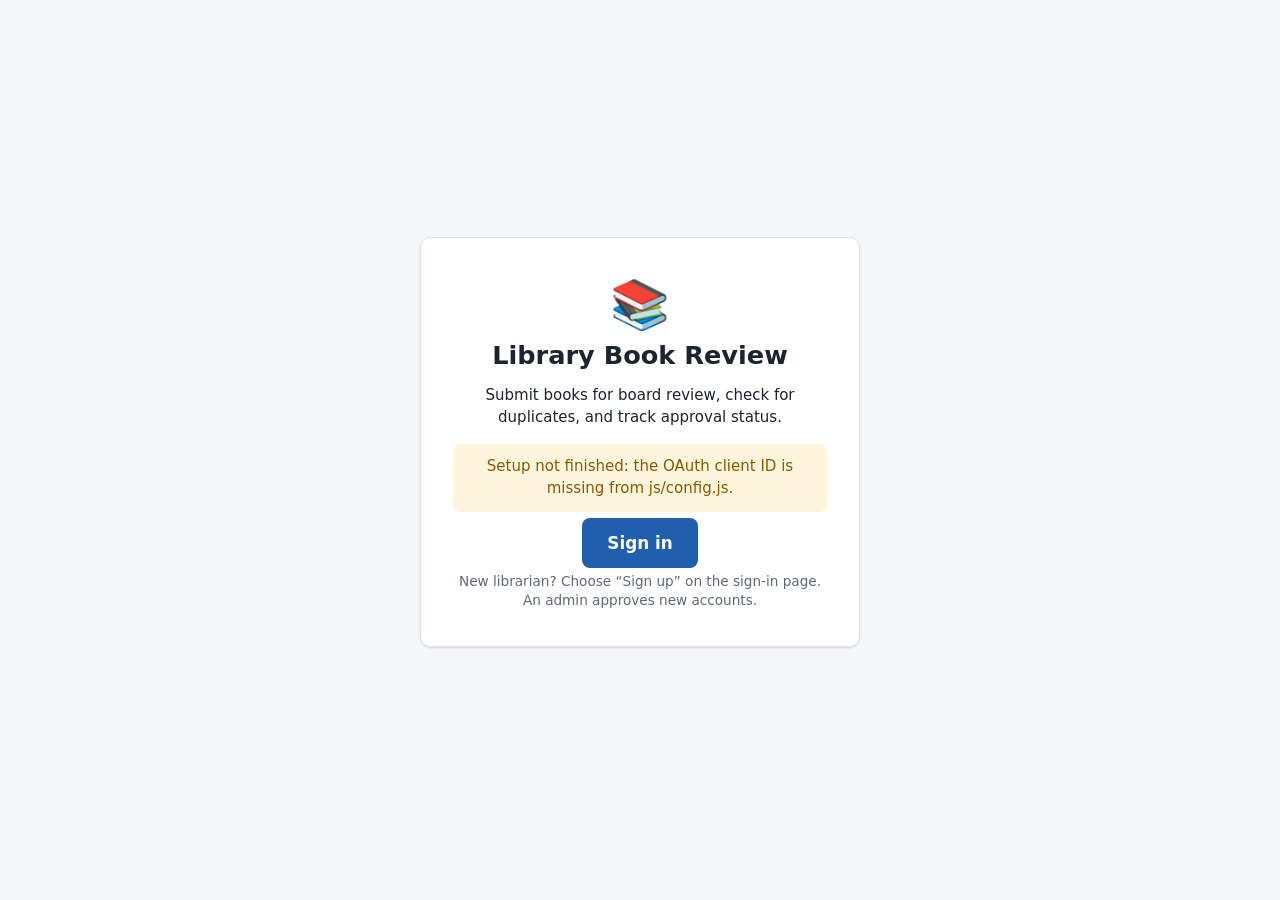
==== index.html @ 123e94f3 "commit" ====
<!doctype html>
<html lang="en">
<head>
  <meta charset="utf-8">
  <meta name="viewport" content="width=device-width, initial-scale=1">
  <title>Library Book Review</title>
  <meta name="description" content="Submit library books for board review and track approval status.">
  <link rel="icon" href="data:image/svg+xml,<svg xmlns='http://www.w3.org/2000/svg' viewBox='0 0 100 100'><text y='.9em' font-size='90'>📚</text></svg>">
  <link rel="stylesheet" href="css/app.css">
</head>
<body>
  <div id="app"><p class="loading">Loading…</p></div>
  <noscript>This app needs JavaScript turned on.</noscript>
  <script type="module" src="js/main.js"></script>
</body>
</html>
---- css/app.css ----
:root {
  --bg: #f6f7f9;
  --surface: #ffffff;
  --text: #1c2430;
  --muted: #5d6878;
  --border: #dde2e9;
  --primary: #1f5fae;
  --primary-hover: #194e90;
  --primary-soft: #e8f0fb;
  --ok: #1e7a45;  --ok-bg: #e7f5ec;
  --warn: #8a5a00; --warn-bg: #fff5dc;
  --err: #b42318; --err-bg: #fdecea;
  --radius: 10px;
  --shadow: 0 1px 2px rgba(16, 24, 40, .06), 0 1px 3px rgba(16, 24, 40, .08);
  font-family: system-ui, -apple-system, "Segoe UI", Roboto, sans-serif;
  color-scheme: light;
}
@media (prefers-color-scheme: dark) {
  :root {
    --bg: #12161c; --surface: #1b212a; --text: #e6e9ee; --muted: #9aa5b4; --border: #2e3744;
    --primary: #5b9bef; --primary-hover: #7aaff3; --primary-soft: #1d2d44;
    --ok: #5fd28d; --ok-bg: #173323; --warn: #f0c060; --warn-bg: #3a2f14; --err: #ff8a80; --err-bg: #3d1d1b;
    --shadow: none;
    color-scheme: dark;
  }
}
* { box-sizing: border-box; }
[hidden] { display: none !important; }
body { margin: 0; background: var(--bg); color: var(--text); font-size: 15px; line-height: 1.45; }
h1, h2, h3 { line-height: 1.2; margin: 0 0 .5em; }
h1 { font-size: 1.6rem; } h2 { font-size: 1.25rem; } h3 { font-size: 1.05rem; margin-top: 1em; }
a { color: var(--primary); }
.loading { padding: 2rem; color: var(--muted); }

/* Top bar */
.topbar { display: flex; align-items: center; gap: 1rem; padding: .7rem 1.25rem; background: var(--surface); border-bottom: 1px solid var(--border); position: sticky; top: 0; z-index: 5; flex-wrap: wrap; }
.brand { font-weight: 700; font-size: 1.05rem; }
.role-switch { display: flex; gap: .25rem; }
.role-switch a { padding: .35rem .75rem; border-radius: 999px; text-decoration: none; color: var(--muted); font-weight: 600; }
.role-switch a.active { background: var(--primary-soft); color: var(--primary); }
.user { margin-left: auto; display: flex; gap: .75rem; align-items: center; }
.container { max-width: 1200px; margin: 0 auto; padding: 1rem 1.25rem 3rem; }

/* Tabs */
.tabs { display: flex; gap: .25rem; border-bottom: 1px solid var(--border); margin-bottom: 1rem; overflow-x: auto; }
.tab { background: none; border: 0; border-bottom: 3px solid transparent; padding: .7rem 1rem; font: inherit; font-weight: 600; color: var(--muted); cursor: pointer; white-space: nowrap; }
.tab.active { color: var(--primary); border-bottom-color: var(--primary); }
.tab:hover { color: var(--text); }

/* Cards & forms */
.card { background: var(--surface); border: 1px solid var(--border); border-radius: var(--radius); padding: 1.25rem; box-shadow: var(--shadow); margin-bottom: 1rem; }
.form { display: flex; flex-direction: column; gap: .9rem; }
.field { display: flex; flex-direction: column; gap: .3rem; min-width: 0; }
.field-label { font-weight: 600; font-size: .9rem; }
input[type=text], input[type=search], input:not([type]), select, textarea {
  font: inherit; color: inherit; background: var(--surface); border: 1px solid var(--border); border-radius: 8px; padding: .55rem .7rem; width: 100%; min-width: 0;
}
input:focus-visible, select:focus-visible, textarea:focus-visible, button:focus-visible, a:focus-visible { outline: 2px solid var(--primary); outline-offset: 1px; }
.isbn-input { font-size: 1.15rem; letter-spacing: .03em; font-variant-numeric: tabular-nums; }
fieldset { border: 1px solid var(--border); border-radius: 8px; padding: .6rem .9rem .8rem; margin: 0; min-width: 0; }
legend { font-weight: 600; font-size: .9rem; padding: 0 .3rem; }
.hint { color: var(--muted); font-size: .85rem; margin: .2rem 0; }
.hint-error { color: var(--err); font-weight: 600; }
.inline { display: flex; gap: .5rem; align-items: stretch; }
.inline > input { flex: 1; }
.grid-2 { display: grid; grid-template-columns: 1fr 1fr; gap: .9rem; }
.grid-3 { display: grid; grid-template-columns: repeat(3, 1fr); gap: .9rem; }
.align-end { display: flex; align-items: flex-end; }
.filters { display: grid; grid-template-columns: repeat(auto-fit, minmax(180px, 1fr)); gap: .75rem; margin-bottom: 1rem; }
.check-group { display: flex; flex-wrap: wrap; gap: .35rem 1rem; }
.chk { display: inline-flex; align-items: center; gap: .35rem; cursor: pointer; }
.chk input { width: 1.05rem; height: 1.05rem; }
.ack { padding: .6rem .8rem; background: var(--warn-bg); border-radius: 8px; }
.actions { display: flex; gap: .6rem; flex-wrap: wrap; align-items: center; margin-top: .5rem; }
.card > .field, .card > fieldset, .card > .grid-2, .card > .grid-3, .card > .chk { margin-top: .75rem; }
.card > .chk { display: flex; }
.note { background: var(--primary-soft); border-radius: 8px; padding: .6rem .8rem; }

/* Buttons */
.btn { font: inherit; font-weight: 600; border-radius: 8px; padding: .55rem 1rem; border: 1px solid transparent; cursor: pointer; white-space: nowrap; text-decoration: none; display: inline-block; }
.btn:disabled { opacity: .55; cursor: not-allowed; }
.btn-primary { background: var(--primary); color: #fff; }
.btn-primary:hover:not(:disabled) { background: var(--primary-hover); }
.btn-secondary { background: var(--primary-soft); color: var(--primary); }
.btn-ghost { background: transparent; color: var(--text); border-color: var(--border); }
.btn-ghost:hover:not(:disabled) { background: var(--bg); }
.btn-danger-ghost { background: transparent; color: var(--err); border-color: var(--err); margin-right: auto; }
.btn-small { padding: .3rem .6rem; font-size: .85rem; }
.btn-lg { padding: .75rem 1.5rem; font-size: 1.05rem; }
.icon-btn { background: none; border: 0; font-size: 1.5rem; cursor: pointer; color: var(--muted); line-height: 1; }

/* Alerts & badges */
.alert { border-radius: 8px; padding: .7rem .9rem; margin: .4rem 0; border: 1px solid transparent; }
.alert-error { background: var(--err-bg); color: var(--err); border-color: color-mix(in srgb, var(--err) 30%, transparent); }
.alert-warn { background: var(--warn-bg); color: var(--warn); }
.alert-ok { background: var(--ok-bg); color: var(--ok); }
.alert .dup-book { color: var(--text); }
.selectable { user-select: text; word-break: break-word; }
.dup-book { padding: .45rem 0; border-top: 1px dashed var(--border); }
.dup-book:first-of-type { border-top: 0; }
.dup-list .dup-book { padding: .7rem 0; }
.badge { display: inline-block; padding: .12rem .55rem; border-radius: 999px; font-size: .78rem; font-weight: 700; white-space: nowrap; }
.b-submitted { background: var(--primary-soft); color: var(--primary); }
.b-sent { background: #efe7fb; color: #6b3fb5; }
.b-approved { background: var(--ok-bg); color: var(--ok); }
.b-cond { background: var(--warn-bg); color: var(--warn); }
.b-denied { background: var(--err-bg); color: var(--err); }
.b-withdrawn, .b-neutral { background: var(--bg); color: var(--muted); border: 1px solid var(--border); }
@media (prefers-color-scheme: dark) { .b-sent { background: #2d2342; color: #c6a8f5; } }
.text-error { color: var(--err); }
.text-warn { color: var(--warn); }
.muted { color: var(--muted); }
.small { font-size: .85rem; }
.mono { font-family: ui-monospace, SFMono-Regular, Menlo, monospace; font-size: .88rem; white-space: nowrap; }

/* Alternate ISBN chips */
.alt-list { display: flex; flex-wrap: wrap; gap: .4rem; margin: .4rem 0 .6rem; }
.alt-chip { display: inline-flex; align-items: center; gap: .3rem; padding: .25rem .6rem; border: 1px solid var(--border); border-radius: 999px; font-family: ui-monospace, monospace; font-size: .85rem; background: var(--bg); }
.alt-dup { border-color: var(--err); background: var(--err-bg); }
.chip-x { background: none; border: 0; cursor: pointer; color: var(--muted); font-size: 1rem; padding: 0 .1rem; }

/* Tables */
.table-wrap { overflow-x: auto; margin-top: .6rem; }
.table { width: 100%; border-collapse: collapse; font-size: .9rem; }
.table th { text-align: left; font-size: .78rem; text-transform: uppercase; letter-spacing: .04em; color: var(--muted); border-bottom: 1px solid var(--border); padding: .5rem; white-space: nowrap; }
.table td { border-bottom: 1px solid var(--border); padding: .55rem .5rem; vertical-align: top; }
.table.compact td { padding: .35rem .5rem; }
.row-bad td { background: color-mix(in srgb, var(--err-bg) 60%, transparent); }
.row-warn td { background: color-mix(in srgb, var(--warn-bg) 60%, transparent); }
.row-ok td { background: color-mix(in srgb, var(--ok-bg) 60%, transparent); }
.status-select { padding: .3rem .4rem; font-size: .85rem; min-width: 11rem; }
.pager { display: flex; gap: .75rem; align-items: center; justify-content: center; margin-top: 1rem; }
.summary { font-weight: 600; margin-bottom: .4rem; }
.bulk-bar { display: flex; gap: .75rem; align-items: center; padding: .5rem .75rem; background: var(--primary-soft); border-radius: 8px; margin: .5rem 0; }
.bulk-bar select { width: auto; }
.dl { display: grid; grid-template-columns: max-content 1fr; gap: .3rem 1rem; margin: 0; }
.dl dt { color: var(--muted); } .dl dd { margin: 0; }

/* Stat cards */
.stat-cards { display: grid; grid-template-columns: repeat(auto-fit, minmax(120px, 1fr)); gap: .5rem; margin-bottom: .75rem; }
.stat { background: var(--bg); border: 1px solid var(--border); border-radius: 8px; padding: .6rem .75rem; text-align: left; cursor: pointer; font: inherit; color: inherit; display: flex; flex-direction: column; }
.stat.active { border-color: var(--primary); background: var(--primary-soft); }
.stat-n { font-size: 1.4rem; font-weight: 700; font-variant-numeric: tabular-nums; }
.stat-l { font-size: .8rem; color: var(--muted); }

/* Progress */
.progress { display: flex; align-items: center; gap: .75rem; margin: .75rem 0; }
.progress-track { flex: 1; height: 8px; background: var(--bg); border: 1px solid var(--border); border-radius: 999px; overflow: hidden; }
.progress-bar { height: 100%; width: 0; background: var(--primary); transition: width .2s; }
.progress-label { font-size: .85rem; color: var(--muted); min-width: 12rem; }

/* Modal */
.modal-backdrop { position: fixed; inset: 0; background: rgba(10, 15, 25, .5); display: flex; align-items: flex-start; justify-content: center; padding: 4vh 1rem; z-index: 20; overflow-y: auto; }
.modal { background: var(--surface); border-radius: var(--radius); width: min(760px, 100%); box-shadow: 0 20px 50px rgba(0,0,0,.25); }
.modal-head { display: flex; justify-content: space-between; align-items: center; padding: 1rem 1.25rem; border-bottom: 1px solid var(--border); }
.modal-head h2 { margin: 0; }
.modal-body { padding: 1.25rem; }
.modal-foot { display: flex; gap: .6rem; justify-content: flex-end; padding: .9rem 1.25rem; border-top: 1px solid var(--border); }

/* Toasts */
.toasts { position: fixed; right: 1rem; bottom: 1rem; display: flex; flex-direction: column; gap: .5rem; z-index: 30; max-width: min(420px, calc(100vw - 2rem)); }
.toast { padding: .7rem 1rem; border-radius: 8px; background: var(--text); color: var(--surface); box-shadow: 0 6px 20px rgba(0,0,0,.2); }
.toast-success { background: var(--ok); color: #fff; }
.toast-error { background: var(--err); color: #fff; }

/* Sign-in */
.signin { min-height: 100vh; display: flex; align-items: center; justify-content: center; padding: 1rem; }
.signin-card { max-width: 440px; width: 100%; text-align: center; padding: 2rem; }
.signin-card .logo { font-size: 3rem; }

@media (max-width: 720px) {
  .grid-2, .grid-3 { grid-template-columns: 1fr; }
  .container { padding: .75rem 1rem 2rem; }
  .user .muted { display: none; }
}
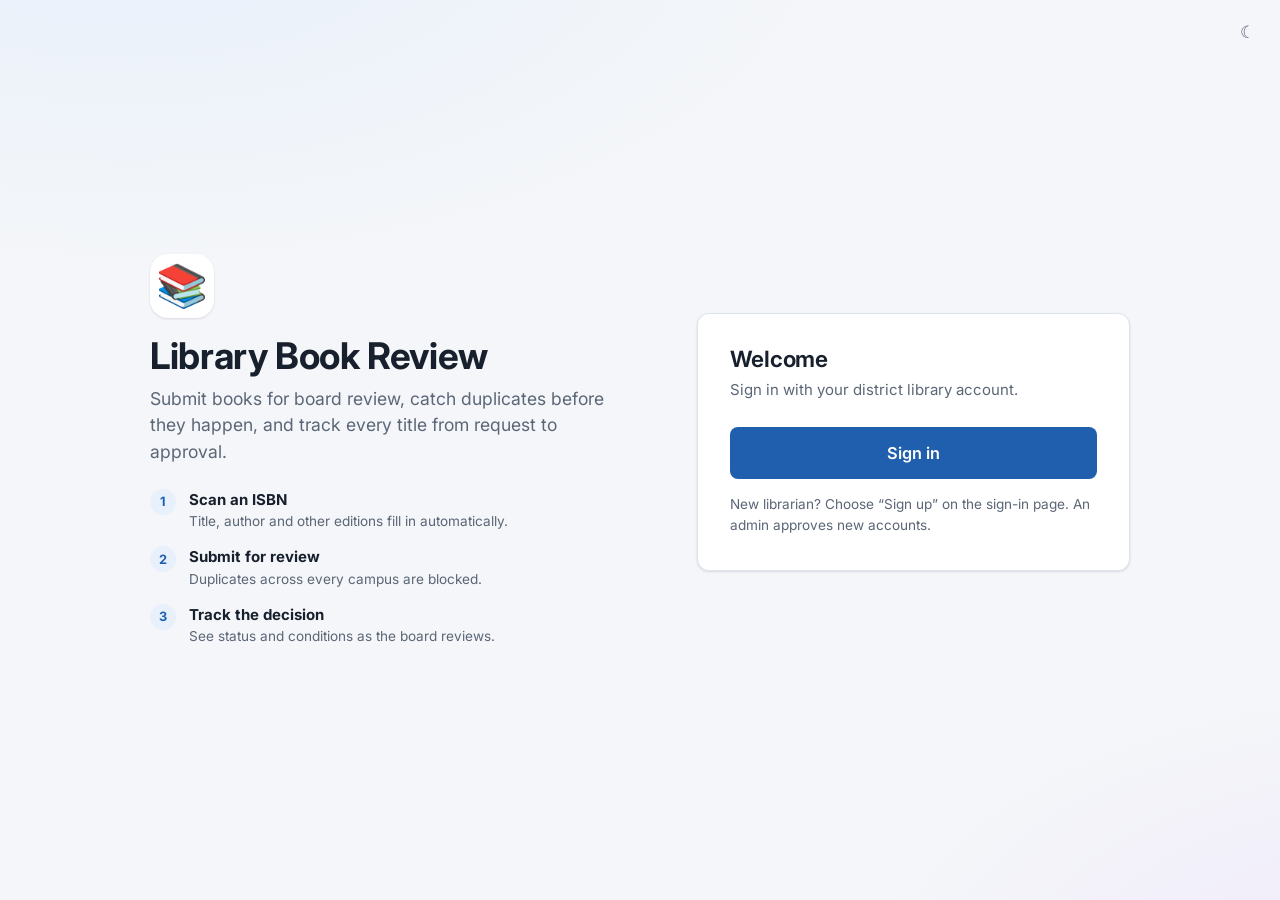
==== commit 583f1852: "UI refresh: theme, covers, responsive tables, counts Large UI overhaul and UX improvements: redesign" ====
--- a/index.html
+++ b/index.html
@@ -6,10 +6,15 @@
   <title>Library Book Review</title>
   <meta name="description" content="Submit library books for board review and track approval status.">
   <link rel="icon" href="data:image/svg+xml,<svg xmlns='http://www.w3.org/2000/svg' viewBox='0 0 100 100'><text y='.9em' font-size='90'>📚</text></svg>">
+  <meta name="theme-color" content="#1f5fae">
+  <link rel="preconnect" href="https://fonts.googleapis.com">
+  <link rel="preconnect" href="https://fonts.gstatic.com" crossorigin>
+  <link rel="stylesheet" href="https://fonts.googleapis.com/css2?family=Inter:wght@400;500;600;700&display=swap">
+  <script>try{var t=localStorage.getItem('lbr.theme');if(t==='light'||t==='dark')document.documentElement.dataset.theme=t}catch(e){}</script>
   <link rel="stylesheet" href="css/app.css">
 </head>
 <body>
-  <div id="app"><p class="loading">Loading…</p></div>
+  <div id="app"><div class="boot"><div class="spinner" aria-hidden="true"></div><p class="muted">Loading…</p></div></div>
   <noscript>This app needs JavaScript turned on.</noscript>
   <script type="module" src="js/main.js"></script>
 </body>
--- a/css/app.css
+++ b/css/app.css
@@ -1,64 +1,130 @@
+/* ─── Tokens ─────────────────────────────────────────────────────── */
 :root {
-  --bg: #f6f7f9;
+  --bg: #f4f6f9;
+  --bg-2: #eef1f6;
   --surface: #ffffff;
-  --text: #1c2430;
-  --muted: #5d6878;
-  --border: #dde2e9;
+  --text: #17202c;
+  --muted: #5b6676;
+  --border: #dfe4eb;
+  --border-strong: #c9d0da;
   --primary: #1f5fae;
   --primary-hover: #194e90;
   --primary-soft: #e8f0fb;
-  --ok: #1e7a45;  --ok-bg: #e7f5ec;
-  --warn: #8a5a00; --warn-bg: #fff5dc;
+  --on-primary: #ffffff;
+  --ok: #1a7443;  --ok-bg: #e6f5ec;
+  --warn: #875600; --warn-bg: #fff4d6;
   --err: #b42318; --err-bg: #fdecea;
-  --radius: 10px;
-  --shadow: 0 1px 2px rgba(16, 24, 40, .06), 0 1px 3px rgba(16, 24, 40, .08);
-  font-family: system-ui, -apple-system, "Segoe UI", Roboto, sans-serif;
+  --violet: #6b3fb5; --violet-bg: #f0e9fb;
+  --neutral: #6b7483; --neutral-bg: #eef0f3;
+  /* one color per status — badges, stat cards and the status bar share these */
+  --s-submitted: var(--primary); --s-submitted-bg: var(--primary-soft);
+  --s-sent: var(--violet); --s-sent-bg: var(--violet-bg);
+  --s-approved: var(--ok); --s-approved-bg: var(--ok-bg);
+  --s-cond: #b87700; --s-cond-bg: var(--warn-bg);
+  --s-denied: var(--err); --s-denied-bg: var(--err-bg);
+  --s-withdrawn: #8a93a1; --s-withdrawn-bg: var(--neutral-bg);
+  --radius: 12px;
+  --radius-sm: 8px;
+  --shadow: 0 1px 2px rgba(16, 24, 40, .05), 0 1px 3px rgba(16, 24, 40, .07);
+  --shadow-lg: 0 20px 50px rgba(10, 20, 40, .22);
+  --font: "Inter", system-ui, -apple-system, "Segoe UI", Roboto, sans-serif;
+  --mono: ui-monospace, SFMono-Regular, Menlo, Consolas, monospace;
+  font-family: var(--font);
   color-scheme: light;
 }
 @media (prefers-color-scheme: dark) {
-  :root {
-    --bg: #12161c; --surface: #1b212a; --text: #e6e9ee; --muted: #9aa5b4; --border: #2e3744;
-    --primary: #5b9bef; --primary-hover: #7aaff3; --primary-soft: #1d2d44;
-    --ok: #5fd28d; --ok-bg: #173323; --warn: #f0c060; --warn-bg: #3a2f14; --err: #ff8a80; --err-bg: #3d1d1b;
-    --shadow: none;
+  :root:not([data-theme="light"]) {
+    --bg: #0f1318; --bg-2: #151a21; --surface: #1a2029; --text: #e7eaef; --muted: #9ba6b5; --border: #2b3441; --border-strong: #3a4553;
+    --primary: #6aa5f2; --primary-hover: #8ab8f5; --primary-soft: #1b2b42; --on-primary: #0b1220;
+    --ok: #62d394; --ok-bg: #15301f; --warn: #f0c060; --warn-bg: #362c12; --err: #ff8f85; --err-bg: #3a1c1a;
+    --violet: #c5a6f6; --violet-bg: #2a2140; --neutral: #9ba6b5; --neutral-bg: #232a34;
+    --s-cond: #f0c060; --s-withdrawn: #7d8796;
+    --shadow: none; --shadow-lg: 0 20px 50px rgba(0, 0, 0, .5);
     color-scheme: dark;
   }
 }
+:root[data-theme="dark"] {
+  --bg: #0f1318; --bg-2: #151a21; --surface: #1a2029; --text: #e7eaef; --muted: #9ba6b5; --border: #2b3441; --border-strong: #3a4553;
+  --primary: #6aa5f2; --primary-hover: #8ab8f5; --primary-soft: #1b2b42; --on-primary: #0b1220;
+  --ok: #62d394; --ok-bg: #15301f; --warn: #f0c060; --warn-bg: #362c12; --err: #ff8f85; --err-bg: #3a1c1a;
+  --violet: #c5a6f6; --violet-bg: #2a2140; --neutral: #9ba6b5; --neutral-bg: #232a34;
+  --s-cond: #f0c060; --s-withdrawn: #7d8796;
+  --shadow: none; --shadow-lg: 0 20px 50px rgba(0, 0, 0, .5);
+  color-scheme: dark;
+}
+
+/* ─── Base ───────────────────────────────────────────────────────── */
 * { box-sizing: border-box; }
 [hidden] { display: none !important; }
-body { margin: 0; background: var(--bg); color: var(--text); font-size: 15px; line-height: 1.45; }
-h1, h2, h3 { line-height: 1.2; margin: 0 0 .5em; }
-h1 { font-size: 1.6rem; } h2 { font-size: 1.25rem; } h3 { font-size: 1.05rem; margin-top: 1em; }
+html { -webkit-text-size-adjust: 100%; }
+body { margin: 0; background: var(--bg); color: var(--text); font-size: 15px; line-height: 1.5; -webkit-font-smoothing: antialiased; }
+body.no-scroll { overflow: hidden; }
+h1, h2, h3 { line-height: 1.2; margin: 0 0 .5em; letter-spacing: -.01em; }
+h1 { font-size: 1.6rem; font-weight: 700; } h2 { font-size: 1.2rem; font-weight: 650; } h3 { font-size: 1.05rem; margin-top: 1em; }
 a { color: var(--primary); }
+p { margin: .4em 0; }
+::selection { background: color-mix(in srgb, var(--primary) 25%, transparent); }
 .loading { padding: 2rem; color: var(--muted); }
-
-/* Top bar */
-.topbar { display: flex; align-items: center; gap: 1rem; padding: .7rem 1.25rem; background: var(--surface); border-bottom: 1px solid var(--border); position: sticky; top: 0; z-index: 5; flex-wrap: wrap; }
-.brand { font-weight: 700; font-size: 1.05rem; }
-.role-switch { display: flex; gap: .25rem; }
-.role-switch a { padding: .35rem .75rem; border-radius: 999px; text-decoration: none; color: var(--muted); font-weight: 600; }
-.role-switch a.active { background: var(--primary-soft); color: var(--primary); }
-.user { margin-left: auto; display: flex; gap: .75rem; align-items: center; }
-.container { max-width: 1200px; margin: 0 auto; padding: 1rem 1.25rem 3rem; }
-
-/* Tabs */
-.tabs { display: flex; gap: .25rem; border-bottom: 1px solid var(--border); margin-bottom: 1rem; overflow-x: auto; }
-.tab { background: none; border: 0; border-bottom: 3px solid transparent; padding: .7rem 1rem; font: inherit; font-weight: 600; color: var(--muted); cursor: pointer; white-space: nowrap; }
+.boot { min-height: 60vh; display: flex; flex-direction: column; align-items: center; justify-content: center; gap: .75rem; }
+.spinner { width: 28px; height: 28px; border-radius: 50%; border: 3px solid var(--border); border-top-color: var(--primary); animation: spin .8s linear infinite; margin: 0 auto; }
+.spinner-sm { width: 14px; height: 14px; border-width: 2px; margin: 0; display: inline-block; }
+@keyframes spin { to { transform: rotate(360deg); } }
+@media (prefers-reduced-motion: reduce) { .spinner { animation-duration: 2s; } .sk { animation: none !important; } }
+
+/* ─── Top bar ────────────────────────────────────────────────────── */
+.topbar { display: flex; align-items: center; gap: 1rem; padding: .6rem 1.25rem; background: color-mix(in srgb, var(--surface) 88%, transparent); backdrop-filter: saturate(1.4) blur(10px); -webkit-backdrop-filter: saturate(1.4) blur(10px); border-bottom: 1px solid var(--border); position: sticky; top: 0; z-index: 10; flex-wrap: wrap; }
+.brand { display: inline-flex; align-items: center; gap: .55rem; font-weight: 700; font-size: 1.02rem; color: var(--text); text-decoration: none; }
+.brand-mark { width: 32px; height: 32px; border-radius: 9px; display: grid; place-items: center; background: var(--primary-soft); font-size: 1.05rem; }
+.role-switch { display: flex; gap: 2px; padding: 3px; background: var(--bg-2); border: 1px solid var(--border); border-radius: 999px; }
+.role-switch a { padding: .3rem .85rem; border-radius: 999px; text-decoration: none; color: var(--muted); font-weight: 600; font-size: .9rem; }
+.role-switch a:hover { color: var(--text); }
+.role-switch a.active { background: var(--surface); color: var(--primary); box-shadow: var(--shadow); }
+.user { margin-left: auto; display: flex; gap: .6rem; align-items: center; }
+.user-name { color: var(--muted); font-size: .9rem; max-width: 16rem; overflow: hidden; text-overflow: ellipsis; white-space: nowrap; }
+.avatar { width: 32px; height: 32px; border-radius: 50%; display: grid; place-items: center; font-size: .78rem; font-weight: 700; background: var(--primary); color: var(--on-primary); flex: none; }
+.theme-btn { width: 34px; height: 34px; border-radius: 50%; font-size: 1.05rem !important; display: grid; place-items: center; }
+.theme-btn:hover { background: var(--bg-2); color: var(--text); }
+.container { max-width: 1240px; margin: 0 auto; padding: 1.25rem 1.25rem 4rem; }
+
+/* ─── Page heading & tabs ────────────────────────────────────────── */
+.tabs { display: flex; gap: .25rem; border-bottom: 1px solid var(--border); margin-bottom: 1.25rem; overflow-x: auto; scrollbar-width: none; }
+.tabs::-webkit-scrollbar { display: none; }
+.tab { background: none; border: 0; border-bottom: 2px solid transparent; padding: .7rem .9rem; font: inherit; font-weight: 600; color: var(--muted); cursor: pointer; white-space: nowrap; margin-bottom: -1px; border-radius: 6px 6px 0 0; }
+.tab:hover { color: var(--text); background: var(--bg-2); }
 .tab.active { color: var(--primary); border-bottom-color: var(--primary); }
-.tab:hover { color: var(--text); }
-
-/* Cards & forms */
+.page-head { display: flex; align-items: flex-end; justify-content: space-between; gap: 1rem; margin: 0 0 1rem; flex-wrap: wrap; }
+.page-head h1 { margin: 0 0 .15rem; }
+.page-head p { margin: 0; max-width: 62ch; }
+.page-actions { display: flex; gap: .5rem; }
+
+/* ─── Cards & forms ──────────────────────────────────────────────── */
 .card { background: var(--surface); border: 1px solid var(--border); border-radius: var(--radius); padding: 1.25rem; box-shadow: var(--shadow); margin-bottom: 1rem; }
 .form { display: flex; flex-direction: column; gap: .9rem; }
+.form.card { gap: 0; padding: 0; overflow: hidden; }
+.form-section { padding: 1.25rem; border-bottom: 1px solid var(--border); display: flex; flex-direction: column; gap: .9rem; }
+.form.card > .ack, .form.card > div:not(.form-section) { margin-left: 1.25rem; margin-right: 1.25rem; }
+.form.card > .ack { margin-top: 1rem; }
+.form-actions { padding: 1rem 0 1.25rem; }
+.section-title { display: flex; align-items: center; gap: .6rem; font-size: 1.02rem; margin: 0; }
+.step-n { width: 26px; height: 26px; border-radius: 50%; display: inline-grid; place-items: center; background: var(--primary-soft); color: var(--primary); font-size: .8rem; font-weight: 700; flex: none; }
 .field { display: flex; flex-direction: column; gap: .3rem; min-width: 0; }
-.field-label { font-weight: 600; font-size: .9rem; }
+.field-label { font-weight: 600; font-size: .88rem; }
 input[type=text], input[type=search], input:not([type]), select, textarea {
-  font: inherit; color: inherit; background: var(--surface); border: 1px solid var(--border); border-radius: 8px; padding: .55rem .7rem; width: 100%; min-width: 0;
-}
-input:focus-visible, select:focus-visible, textarea:focus-visible, button:focus-visible, a:focus-visible { outline: 2px solid var(--primary); outline-offset: 1px; }
-.isbn-input { font-size: 1.15rem; letter-spacing: .03em; font-variant-numeric: tabular-nums; }
-fieldset { border: 1px solid var(--border); border-radius: 8px; padding: .6rem .9rem .8rem; margin: 0; min-width: 0; }
-legend { font-weight: 600; font-size: .9rem; padding: 0 .3rem; }
+  font: inherit; color: inherit; background: var(--surface); border: 1px solid var(--border-strong); border-radius: var(--radius-sm); padding: .55rem .7rem; width: 100%; min-width: 0;
+  transition: border-color .15s, box-shadow .15s;
+}
+input[type=text]:hover, input[type=search]:hover, select:hover, textarea:hover { border-color: var(--muted); }
+input:focus, select:focus, textarea:focus { outline: none; border-color: var(--primary); box-shadow: 0 0 0 3px color-mix(in srgb, var(--primary) 22%, transparent); }
+button:focus-visible, a:focus-visible, .chk input:focus-visible, .stat:focus-visible { outline: 2px solid var(--primary); outline-offset: 2px; }
+select { appearance: none; -webkit-appearance: none; padding-right: 2rem; cursor: pointer;
+  background-image: url("data:image/svg+xml,%3Csvg xmlns='http://www.w3.org/2000/svg' width='12' height='12' viewBox='0 0 12 12'%3E%3Cpath d='M3 4.5l3 3 3-3' fill='none' stroke='%238893a3' stroke-width='1.6' stroke-linecap='round' stroke-linejoin='round'/%3E%3C/svg%3E");
+  background-repeat: no-repeat; background-position: right .65rem center; }
+textarea { resize: vertical; }
+.isbn-input { font-size: 1.2rem; letter-spacing: .04em; font-variant-numeric: tabular-nums; font-family: var(--mono); padding: .7rem .85rem; }
+input.search-input { font-size: 1.05rem; padding: .7rem .9rem .7rem 2.4rem !important;
+  background: var(--surface) url("data:image/svg+xml,%3Csvg xmlns='http://www.w3.org/2000/svg' width='16' height='16' viewBox='0 0 24 24' fill='none' stroke='%238893a3' stroke-width='2.2' stroke-linecap='round'%3E%3Ccircle cx='11' cy='11' r='7'/%3E%3Cpath d='M20 20l-3.5-3.5'/%3E%3C/svg%3E") no-repeat .8rem center; }
+fieldset { border: 1px solid var(--border); border-radius: var(--radius-sm); padding: .6rem .9rem .8rem; margin: 0; min-width: 0; }
+legend { font-weight: 600; font-size: .88rem; padding: 0 .3rem; }
 .hint { color: var(--muted); font-size: .85rem; margin: .2rem 0; }
 .hint-error { color: var(--err); font-weight: 600; }
 .inline { display: flex; gap: .5rem; align-items: stretch; }
@@ -67,109 +133,262 @@
 .grid-3 { display: grid; grid-template-columns: repeat(3, 1fr); gap: .9rem; }
 .align-end { display: flex; align-items: flex-end; }
 .filters { display: grid; grid-template-columns: repeat(auto-fit, minmax(180px, 1fr)); gap: .75rem; margin-bottom: 1rem; }
-.check-group { display: flex; flex-wrap: wrap; gap: .35rem 1rem; }
-.chk { display: inline-flex; align-items: center; gap: .35rem; cursor: pointer; }
-.chk input { width: 1.05rem; height: 1.05rem; }
-.ack { padding: .6rem .8rem; background: var(--warn-bg); border-radius: 8px; }
+.check-group { display: flex; flex-wrap: wrap; gap: .4rem; }
+.check-group .chk { padding: .3rem .65rem; border: 1px solid var(--border); border-radius: 999px; background: var(--surface); font-size: .9rem; transition: background .12s, border-color .12s; user-select: none; }
+.check-group .chk:hover { border-color: var(--primary); }
+.check-group .chk:has(input:checked) { background: var(--primary-soft); border-color: var(--primary); color: var(--primary); font-weight: 600; }
+.chk { display: inline-flex; align-items: center; gap: .4rem; cursor: pointer; }
+.chk input { width: 1.05rem; height: 1.05rem; accent-color: var(--primary); margin: 0; }
+input[type=checkbox] { accent-color: var(--primary); }
+.ack { padding: .7rem .9rem; background: var(--warn-bg); color: var(--text); border-radius: var(--radius-sm); border: 1px solid color-mix(in srgb, var(--warn) 30%, transparent); }
 .actions { display: flex; gap: .6rem; flex-wrap: wrap; align-items: center; margin-top: .5rem; }
-.card > .field, .card > fieldset, .card > .grid-2, .card > .grid-3, .card > .chk { margin-top: .75rem; }
+.card > .field, .card > fieldset, .card > .grid-2, .card > .grid-3, .card > .chk, .card > .dropzone { margin-top: .75rem; }
+.card > :first-child { margin-top: 0; }
 .card > .chk { display: flex; }
-.note { background: var(--primary-soft); border-radius: 8px; padding: .6rem .8rem; }
-
-/* Buttons */
-.btn { font: inherit; font-weight: 600; border-radius: 8px; padding: .55rem 1rem; border: 1px solid transparent; cursor: pointer; white-space: nowrap; text-decoration: none; display: inline-block; }
-.btn:disabled { opacity: .55; cursor: not-allowed; }
-.btn-primary { background: var(--primary); color: #fff; }
+.note { background: var(--primary-soft); border-radius: var(--radius-sm); padding: .6rem .8rem; }
+
+/* File drop zone */
+.dropzone { position: relative; display: flex; flex-direction: column; align-items: center; justify-content: center; gap: .15rem; padding: 1.25rem 1rem; border: 2px dashed var(--border-strong); border-radius: var(--radius); background: var(--bg); cursor: pointer; text-align: center; transition: border-color .15s, background .15s; }
+.dropzone:hover, .dropzone.drag { border-color: var(--primary); background: var(--primary-soft); }
+.dropzone.has-file { border-style: solid; border-color: var(--ok); background: var(--ok-bg); }
+.dropzone:focus-within { outline: 2px solid var(--primary); outline-offset: 2px; }
+.file-input { position: absolute; width: 1px; height: 1px; opacity: 0; }
+.dz-icon { font-size: 1.3rem; color: var(--primary); }
+.dz-title { font-weight: 600; }
+.dz-file { font-weight: 600; color: var(--ok); font-size: .9rem; }
+
+/* ─── Buttons ────────────────────────────────────────────────────── */
+.btn { font: inherit; font-weight: 600; font-size: .92rem; border-radius: var(--radius-sm); padding: .55rem 1rem; border: 1px solid transparent; cursor: pointer; white-space: nowrap; text-decoration: none; display: inline-flex; align-items: center; justify-content: center; gap: .4rem; transition: background .15s, border-color .15s, transform .05s; }
+.btn:active:not(:disabled) { transform: translateY(1px); }
+.btn:disabled { opacity: .5; cursor: not-allowed; }
+.btn-primary { background: var(--primary); color: var(--on-primary); }
 .btn-primary:hover:not(:disabled) { background: var(--primary-hover); }
 .btn-secondary { background: var(--primary-soft); color: var(--primary); }
-.btn-ghost { background: transparent; color: var(--text); border-color: var(--border); }
-.btn-ghost:hover:not(:disabled) { background: var(--bg); }
-.btn-danger-ghost { background: transparent; color: var(--err); border-color: var(--err); margin-right: auto; }
-.btn-small { padding: .3rem .6rem; font-size: .85rem; }
-.btn-lg { padding: .75rem 1.5rem; font-size: 1.05rem; }
-.icon-btn { background: none; border: 0; font-size: 1.5rem; cursor: pointer; color: var(--muted); line-height: 1; }
-
-/* Alerts & badges */
-.alert { border-radius: 8px; padding: .7rem .9rem; margin: .4rem 0; border: 1px solid transparent; }
+.btn-secondary:hover:not(:disabled) { border-color: color-mix(in srgb, var(--primary) 40%, transparent); }
+.btn-ghost { background: var(--surface); color: var(--text); border-color: var(--border-strong); }
+.btn-ghost:hover:not(:disabled) { background: var(--bg-2); }
+.btn-danger-ghost { background: transparent; color: var(--err); border-color: color-mix(in srgb, var(--err) 50%, transparent); margin-right: auto; }
+.btn-danger-ghost:hover:not(:disabled) { background: var(--err-bg); }
+.btn-small { padding: .3rem .65rem; font-size: .82rem; }
+.btn-lg { padding: .8rem 1.5rem; font-size: 1.02rem; }
+.btn-block { width: 100%; }
+.icon-btn { background: none; border: 0; font-size: 1.5rem; cursor: pointer; color: var(--muted); line-height: 1; border-radius: 8px; padding: .1rem .35rem; }
+.icon-btn:hover { color: var(--text); }
+.link-btn { background: none; border: 0; padding: 0; font: inherit; color: inherit; text-align: left; cursor: pointer; }
+.link-btn:hover { color: var(--primary); text-decoration: underline; text-underline-offset: 2px; }
+
+/* ─── Alerts, badges, pills ──────────────────────────────────────── */
+.alert { border-radius: var(--radius-sm); padding: .75rem .95rem; margin: .4rem 0; border: 1px solid transparent; }
 .alert-error { background: var(--err-bg); color: var(--err); border-color: color-mix(in srgb, var(--err) 30%, transparent); }
-.alert-warn { background: var(--warn-bg); color: var(--warn); }
-.alert-ok { background: var(--ok-bg); color: var(--ok); }
+.alert-warn { background: var(--warn-bg); color: var(--warn); border-color: color-mix(in srgb, var(--warn) 25%, transparent); }
+.alert-ok { background: var(--ok-bg); color: var(--ok); border-color: color-mix(in srgb, var(--ok) 25%, transparent); }
 .alert .dup-book { color: var(--text); }
+.checking { display: flex; align-items: center; gap: .5rem; color: var(--muted); padding: .4rem 0; }
 .selectable { user-select: text; word-break: break-word; }
-.dup-book { padding: .45rem 0; border-top: 1px dashed var(--border); }
+.dup-book { display: flex; gap: .75rem; align-items: flex-start; padding: .55rem 0; border-top: 1px dashed color-mix(in srgb, currentColor 25%, transparent); }
 .dup-book:first-of-type { border-top: 0; }
-.dup-list .dup-book { padding: .7rem 0; }
-.badge { display: inline-block; padding: .12rem .55rem; border-radius: 999px; font-size: .78rem; font-weight: 700; white-space: nowrap; }
-.b-submitted { background: var(--primary-soft); color: var(--primary); }
-.b-sent { background: #efe7fb; color: #6b3fb5; }
-.b-approved { background: var(--ok-bg); color: var(--ok); }
-.b-cond { background: var(--warn-bg); color: var(--warn); }
-.b-denied { background: var(--err-bg); color: var(--err); }
-.b-withdrawn, .b-neutral { background: var(--bg); color: var(--muted); border: 1px solid var(--border); }
-@media (prefers-color-scheme: dark) { .b-sent { background: #2d2342; color: #c6a8f5; } }
+.dup-main { min-width: 0; }
+.dup-title { display: flex; flex-wrap: wrap; align-items: center; gap: .4rem; }
+.badge { display: inline-flex; align-items: center; gap: .35rem; padding: .14rem .6rem .14rem .5rem; border-radius: 999px; font-size: .76rem; font-weight: 650; white-space: nowrap; }
+.badge::before { content: ""; width: 6px; height: 6px; border-radius: 50%; background: currentColor; }
+.b-submitted { background: var(--s-submitted-bg); color: var(--s-submitted); }
+.b-sent { background: var(--s-sent-bg); color: var(--s-sent); }
+.b-approved { background: var(--s-approved-bg); color: var(--s-approved); }
+.b-cond { background: var(--s-cond-bg); color: var(--warn); }
+.b-denied { background: var(--s-denied-bg); color: var(--s-denied); }
+.b-withdrawn, .b-neutral { background: var(--neutral-bg); color: var(--neutral); }
+.pill { display: inline-flex; align-items: center; gap: .25rem; padding: .25rem .7rem; border-radius: 999px; background: var(--bg-2); border: 1px solid var(--border); font-size: .85rem; font-weight: 500; }
+.pill-ok { background: var(--ok-bg); color: var(--ok); border-color: transparent; }
+.pill-err { background: var(--err-bg); color: var(--err); border-color: transparent; }
+.pill-warn { background: var(--warn-bg); color: var(--warn); border-color: transparent; }
+.pill-primary { background: var(--primary-soft); color: var(--primary); border-color: transparent; }
 .text-error { color: var(--err); }
 .text-warn { color: var(--warn); }
 .muted { color: var(--muted); }
 .small { font-size: .85rem; }
-.mono { font-family: ui-monospace, SFMono-Regular, Menlo, monospace; font-size: .88rem; white-space: nowrap; }
+.mono { font-family: var(--mono); font-size: .86rem; white-space: nowrap; font-variant-numeric: tabular-nums; }
 
 /* Alternate ISBN chips */
 .alt-list { display: flex; flex-wrap: wrap; gap: .4rem; margin: .4rem 0 .6rem; }
-.alt-chip { display: inline-flex; align-items: center; gap: .3rem; padding: .25rem .6rem; border: 1px solid var(--border); border-radius: 999px; font-family: ui-monospace, monospace; font-size: .85rem; background: var(--bg); }
-.alt-dup { border-color: var(--err); background: var(--err-bg); }
+.alt-chip { display: inline-flex; align-items: center; gap: .3rem; padding: .25rem .65rem; border: 1px solid var(--border); border-radius: 999px; font-family: var(--mono); font-size: .82rem; background: var(--bg); cursor: pointer; }
+.alt-chip:has(input:checked) { border-color: color-mix(in srgb, var(--primary) 50%, transparent); background: var(--primary-soft); }
+.alt-dup, .alt-dup:has(input:checked) { border-color: var(--err); background: var(--err-bg); color: var(--err); text-decoration: line-through; }
 .chip-x { background: none; border: 0; cursor: pointer; color: var(--muted); font-size: 1rem; padding: 0 .1rem; }
-
-/* Tables */
-.table-wrap { overflow-x: auto; margin-top: .6rem; }
+.chip-x:hover { color: var(--err); }
+
+/* ─── Book covers ────────────────────────────────────────────────── */
+.cover { flex: none; border-radius: 4px; object-fit: cover; background: var(--bg-2); box-shadow: 0 1px 3px rgba(0,0,0,.18); }
+.cover-S { width: 34px; height: 50px; font-size: .95rem; }
+.cover-L { width: 72px; height: 106px; font-size: 1.8rem; }
+.cover-blank { display: grid; place-items: center; font-weight: 700; color: #fff;
+  background: linear-gradient(145deg, hsl(var(--hue, 210) 45% 52%), hsl(calc(var(--hue, 210) + 30) 50% 38%)); box-shadow: inset 3px 0 0 rgba(0,0,0,.18), 0 1px 3px rgba(0,0,0,.18); }
+.title-wrap { display: flex; gap: .7rem; align-items: center; min-width: 14rem; }
+.book-title { font-weight: 600; }
+.book-preview { display: flex; gap: 1rem; align-items: center; padding: .9rem; border-radius: var(--radius); background: var(--bg); border: 1px solid var(--border); }
+.bp-body { min-width: 0; }
+.bp-title { font-weight: 700; font-size: 1.08rem; line-height: 1.3; }
+.bp-meta { display: flex; flex-wrap: wrap; gap: .3rem .9rem; margin-top: .35rem; color: var(--muted); font-size: .85rem; }
+.modal-book { display: flex; gap: 1rem; align-items: center; }
+.modal-book > div { display: flex; flex-direction: column; gap: .3rem; align-items: flex-start; }
+
+/* Search results */
+.search-card { padding: 1rem; }
+.result-grid { display: grid; grid-template-columns: repeat(auto-fill, minmax(320px, 1fr)); gap: .75rem; margin-top: .6rem; }
+.result-card { display: flex; gap: .9rem; padding: 1rem; background: var(--surface); border: 1px solid var(--border); border-radius: var(--radius); box-shadow: var(--shadow); }
+.rc-body { min-width: 0; display: flex; flex-direction: column; gap: .3rem; align-items: flex-start; }
+.rc-title { font-weight: 700; line-height: 1.3; }
+.rc-meta { display: grid; grid-template-columns: max-content 1fr; gap: .1rem .7rem; margin: .25rem 0 0; font-size: .82rem; }
+.rc-meta dt { color: var(--muted); } .rc-meta dd { margin: 0; }
+.result-clear { display: flex; gap: 1.25rem; align-items: center; padding: 1.25rem; border-radius: var(--radius); background: var(--ok-bg); border: 1px solid color-mix(in srgb, var(--ok) 25%, transparent); }
+.result-clear h3 { margin: 0 0 .25rem; color: var(--ok); }
+
+/* Empty states & skeletons */
+.empty { text-align: center; padding: 2.5rem 1rem; }
+.empty-icon { font-size: 2.2rem; margin-bottom: .5rem; }
+.empty h2, .empty h3 { margin: 0 0 .35rem; }
+.empty p { max-width: 46ch; margin: 0 auto 1rem; }
+.skeleton { display: flex; flex-direction: column; gap: .9rem; padding: .5rem 0; }
+.sk-row { display: flex; gap: .8rem; align-items: center; }
+.sk-lines { flex: 1; display: flex; flex-direction: column; gap: .45rem; }
+.sk { display: block; border-radius: 6px; background: linear-gradient(90deg, var(--bg-2) 25%, var(--border) 50%, var(--bg-2) 75%); background-size: 200% 100%; animation: shimmer 1.2s ease-in-out infinite; }
+.sk-cover { width: 34px; height: 50px; border-radius: 4px; flex: none; }
+.sk-line { height: 12px; width: 60%; }
+.sk-short { width: 35%; }
+@keyframes shimmer { to { background-position: -200% 0; } }
+
+/* ─── Tables ─────────────────────────────────────────────────────── */
+.table-wrap { overflow-x: auto; margin-top: .6rem; border: 1px solid var(--border); border-radius: var(--radius-sm); }
 .table { width: 100%; border-collapse: collapse; font-size: .9rem; }
-.table th { text-align: left; font-size: .78rem; text-transform: uppercase; letter-spacing: .04em; color: var(--muted); border-bottom: 1px solid var(--border); padding: .5rem; white-space: nowrap; }
-.table td { border-bottom: 1px solid var(--border); padding: .55rem .5rem; vertical-align: top; }
-.table.compact td { padding: .35rem .5rem; }
+.table th { position: sticky; top: 0; background: var(--bg); text-align: left; font-size: .74rem; font-weight: 650; text-transform: uppercase; letter-spacing: .05em; color: var(--muted); border-bottom: 1px solid var(--border); padding: .6rem .6rem; white-space: nowrap; }
+.table td { border-bottom: 1px solid var(--border); padding: .6rem .6rem; vertical-align: middle; }
+.table tbody tr:last-child td { border-bottom: 0; }
+.table tbody tr:hover td { background: color-mix(in srgb, var(--primary-soft) 45%, transparent); }
+.table.compact td { padding: .35rem .6rem; }
+.table-wrap:has(.table.compact) { border: 0; }
 .row-bad td { background: color-mix(in srgb, var(--err-bg) 60%, transparent); }
 .row-warn td { background: color-mix(in srgb, var(--warn-bg) 60%, transparent); }
 .row-ok td { background: color-mix(in srgb, var(--ok-bg) 60%, transparent); }
-.status-select { padding: .3rem .4rem; font-size: .85rem; min-width: 11rem; }
+.row-actions { text-align: right; }
+.status-select { padding: .3rem 1.8rem .3rem .5rem; font-size: .85rem; min-width: 11rem; }
 .pager { display: flex; gap: .75rem; align-items: center; justify-content: center; margin-top: 1rem; }
-.summary { font-weight: 600; margin-bottom: .4rem; }
-.bulk-bar { display: flex; gap: .75rem; align-items: center; padding: .5rem .75rem; background: var(--primary-soft); border-radius: 8px; margin: .5rem 0; }
-.bulk-bar select { width: auto; }
+.summary { font-weight: 600; margin-bottom: .4rem; display: flex; flex-wrap: wrap; gap: .4rem; }
+.bulk-bar { display: flex; gap: .75rem; align-items: center; padding: .55rem .8rem; background: var(--primary-soft); color: var(--primary); font-weight: 600; border-radius: var(--radius-sm); margin: .5rem 0; position: sticky; top: 64px; z-index: 4; }
+.bulk-bar select { width: auto; color: var(--text); }
 .dl { display: grid; grid-template-columns: max-content 1fr; gap: .3rem 1rem; margin: 0; }
 .dl dt { color: var(--muted); } .dl dd { margin: 0; }
 
-/* Stat cards */
-.stat-cards { display: grid; grid-template-columns: repeat(auto-fit, minmax(120px, 1fr)); gap: .5rem; margin-bottom: .75rem; }
-.stat { background: var(--bg); border: 1px solid var(--border); border-radius: 8px; padding: .6rem .75rem; text-align: left; cursor: pointer; font: inherit; color: inherit; display: flex; flex-direction: column; }
-.stat.active { border-color: var(--primary); background: var(--primary-soft); }
-.stat-n { font-size: 1.4rem; font-weight: 700; font-variant-numeric: tabular-nums; }
+/* ─── Stat cards & status bar ────────────────────────────────────── */
+.stat-cards { display: flex; flex-wrap: wrap; gap: .6rem; margin-bottom: 1rem; }
+.stat-cards > .stat { flex: 1 1 120px; }
+.stat { --accent: var(--text); position: relative; overflow: hidden; background: var(--surface); border: 1px solid var(--border); border-radius: var(--radius); padding: .75rem .9rem .7rem; text-align: left; cursor: pointer; font: inherit; color: inherit; display: flex; flex-direction: column; gap: .1rem; box-shadow: var(--shadow); transition: border-color .15s, transform .1s; }
+.stat::before { content: ""; position: absolute; left: 0; top: 0; bottom: 0; width: 3px; background: var(--accent); opacity: .85; }
+.stat:hover { border-color: var(--border-strong); transform: translateY(-1px); }
+.stat.active { border-color: var(--accent); box-shadow: 0 0 0 1px var(--accent) inset, var(--shadow); }
+.stat.s-submitted { --accent: var(--s-submitted); } .stat.s-sent { --accent: var(--s-sent); } .stat.s-approved { --accent: var(--s-approved); }
+.stat.s-cond { --accent: var(--s-cond); } .stat.s-denied { --accent: var(--s-denied); } .stat.s-withdrawn { --accent: var(--s-withdrawn); }
+.stat:not([class*=" s-"])::before { background: var(--primary); }
+.stat:not([class*=" s-"]).active { --accent: var(--primary); }
+.stat-n { font-size: 1.55rem; font-weight: 700; font-variant-numeric: tabular-nums; line-height: 1.15; }
 .stat-l { font-size: .8rem; color: var(--muted); }
-
-/* Progress */
+.stat-loading { cursor: default; min-height: 66px; justify-content: center; }
+.stat-loading::before { display: none; }
+.stat-bar-wrap { flex: 1 1 100%; }
+.stat-bar-wrap:empty { display: none; }
+.status-bar { display: flex; gap: 2px; height: 8px; border-radius: 999px; overflow: hidden; background: var(--bg-2); }
+.status-bar .seg { flex-basis: 0; min-width: 4px; }
+.seg.s-submitted { background: var(--s-submitted); } .seg.s-sent { background: var(--s-sent); } .seg.s-approved { background: var(--s-approved); }
+.seg.s-cond { background: var(--s-cond); } .seg.s-denied { background: var(--s-denied); } .seg.s-withdrawn { background: var(--s-withdrawn); }
+
+/* ─── Progress ───────────────────────────────────────────────────── */
 .progress { display: flex; align-items: center; gap: .75rem; margin: .75rem 0; }
-.progress-track { flex: 1; height: 8px; background: var(--bg); border: 1px solid var(--border); border-radius: 999px; overflow: hidden; }
-.progress-bar { height: 100%; width: 0; background: var(--primary); transition: width .2s; }
+.progress-track { flex: 1; height: 8px; background: var(--bg-2); border-radius: 999px; overflow: hidden; }
+.progress-bar { height: 100%; width: 0; background: var(--primary); border-radius: 999px; transition: width .2s; }
 .progress-label { font-size: .85rem; color: var(--muted); min-width: 12rem; }
 
-/* Modal */
-.modal-backdrop { position: fixed; inset: 0; background: rgba(10, 15, 25, .5); display: flex; align-items: flex-start; justify-content: center; padding: 4vh 1rem; z-index: 20; overflow-y: auto; }
-.modal { background: var(--surface); border-radius: var(--radius); width: min(760px, 100%); box-shadow: 0 20px 50px rgba(0,0,0,.25); }
-.modal-head { display: flex; justify-content: space-between; align-items: center; padding: 1rem 1.25rem; border-bottom: 1px solid var(--border); }
-.modal-head h2 { margin: 0; }
+/* ─── Modal ──────────────────────────────────────────────────────── */
+.modal-backdrop { position: fixed; inset: 0; background: rgba(8, 14, 24, .55); backdrop-filter: blur(2px); display: flex; align-items: flex-start; justify-content: center; padding: 5vh 1rem; z-index: 20; overflow-y: auto; animation: fade .15s ease-out; }
+.modal { background: var(--surface); border: 1px solid var(--border); border-radius: 16px; width: min(780px, 100%); box-shadow: var(--shadow-lg); animation: pop .18s ease-out; }
+.modal-head { display: flex; justify-content: space-between; align-items: center; gap: 1rem; padding: 1rem 1.25rem; border-bottom: 1px solid var(--border); }
+.modal-head h2 { margin: 0; overflow: hidden; text-overflow: ellipsis; }
 .modal-body { padding: 1.25rem; }
-.modal-foot { display: flex; gap: .6rem; justify-content: flex-end; padding: .9rem 1.25rem; border-top: 1px solid var(--border); }
-
-/* Toasts */
+.modal-foot { display: flex; gap: .6rem; justify-content: flex-end; padding: .9rem 1.25rem; border-top: 1px solid var(--border); background: var(--bg); border-radius: 0 0 16px 16px; position: sticky; bottom: 0; }
+@keyframes fade { from { opacity: 0; } }
+@keyframes pop { from { opacity: 0; transform: translateY(8px) scale(.98); } }
+@media (prefers-reduced-motion: reduce) { .modal, .modal-backdrop { animation: none; } }
+
+/* ─── Toasts ─────────────────────────────────────────────────────── */
 .toasts { position: fixed; right: 1rem; bottom: 1rem; display: flex; flex-direction: column; gap: .5rem; z-index: 30; max-width: min(420px, calc(100vw - 2rem)); }
-.toast { padding: .7rem 1rem; border-radius: 8px; background: var(--text); color: var(--surface); box-shadow: 0 6px 20px rgba(0,0,0,.2); }
+.toast { padding: .75rem 1rem; border-radius: 10px; background: var(--text); color: var(--surface); box-shadow: var(--shadow-lg); font-weight: 500; animation: pop .2s ease-out; }
 .toast-success { background: var(--ok); color: #fff; }
 .toast-error { background: var(--err); color: #fff; }
-
-/* Sign-in */
-.signin { min-height: 100vh; display: flex; align-items: center; justify-content: center; padding: 1rem; }
-.signin-card { max-width: 440px; width: 100%; text-align: center; padding: 2rem; }
-.signin-card .logo { font-size: 3rem; }
-
+:root[data-theme="dark"] .toast-success, :root[data-theme="dark"] .toast-error { color: #0b1220; }
+@media (prefers-color-scheme: dark) { :root:not([data-theme="light"]) .toast-success, :root:not([data-theme="light"]) .toast-error { color: #0b1220; } }
+
+/* ─── Sign-in ────────────────────────────────────────────────────── */
+.signin { position: relative; min-height: 100vh; display: flex; align-items: center; justify-content: center; padding: 2rem 1rem;
+  background: radial-gradient(1200px 600px at 10% -10%, var(--primary-soft), transparent 60%), radial-gradient(900px 500px at 110% 110%, var(--violet-bg), transparent 60%), var(--bg); }
+.signin-theme { position: absolute; top: 1rem; right: 1rem; }
+.signin-wrap { display: grid; grid-template-columns: 1.15fr 1fr; gap: 3rem; align-items: center; max-width: 980px; width: 100%; }
+.signin-hero .logo { font-size: 2.6rem; width: 64px; height: 64px; display: grid; place-items: center; border-radius: 18px; background: var(--surface); box-shadow: var(--shadow); margin-bottom: 1rem; }
+.signin-hero h1 { font-size: 2.3rem; margin-bottom: .5rem; }
+.lede { font-size: 1.1rem; color: var(--muted); max-width: 44ch; }
+.steps { list-style: none; padding: 0; margin: 1.5rem 0 0; display: flex; flex-direction: column; gap: .9rem; }
+.steps li { display: flex; gap: .8rem; align-items: flex-start; }
+.signin-card { width: 100%; padding: 2rem; }
+.signin-card h2 { font-size: 1.4rem; margin-bottom: .2rem; }
+.signin-card .btn { margin: 1.25rem 0 .75rem; }
+.signin > .signin-card { max-width: 420px; text-align: center; }
+.signin > .signin-card .btn { margin: 1rem 0 0; }
+
+/* ─── Small screens ──────────────────────────────────────────────── */
+@media (max-width: 860px) {
+  .signin-wrap { grid-template-columns: 1fr; gap: 1.5rem; }
+  .signin-hero h1 { font-size: 1.8rem; }
+  .steps { display: none; }
+}
 @media (max-width: 720px) {
+  body { font-size: 15px; }
+  h1 { font-size: 1.35rem; }
   .grid-2, .grid-3 { grid-template-columns: 1fr; }
-  .container { padding: .75rem 1rem 2rem; }
-  .user .muted { display: none; }
-}
+  .container { padding: 1rem 1rem 3rem; }
+  .topbar { padding: .55rem 1rem; gap: .6rem; }
+  .brand > span:last-child, .user-name { display: none; }
+  .role-switch { order: 3; width: 100%; justify-content: center; }
+  .role-switch a { flex: 1; text-align: center; }
+  .bulk-bar { top: 104px; flex-wrap: wrap; }
+  .card { padding: 1rem; }
+  .form-section { padding: 1rem; }
+  .form.card > .ack, .form.card > div:not(.form-section) { margin-left: 1rem; margin-right: 1rem; }
+  .inline { flex-wrap: wrap; }
+  .inline > .btn { flex: 1; }
+  .stat-cards > .stat { flex-basis: calc(50% - .3rem); }
+  .stat-cards > .stat:first-child { flex-basis: 100%; }
+  .result-grid { grid-template-columns: 1fr; }
+  .result-clear { flex-direction: column; text-align: center; }
+  .modal-backdrop { padding: 0; align-items: flex-end; }
+  .modal { border-radius: 16px 16px 0 0; max-height: 94vh; overflow-y: auto; }
+  .modal-foot { flex-wrap: wrap; }
+  .progress { flex-wrap: wrap; }
+  .progress-label { min-width: 0; }
+  .toasts { left: 1rem; right: 1rem; max-width: none; }
+
+  /* Tables become stacked cards */
+  .table-wrap:has(.table-stack) { border: 0; overflow: visible; }
+  .table-stack thead { display: none; }
+  .table-stack, .table-stack tbody, .table-stack tr, .table-stack td { display: block; width: 100%; }
+  .table-stack tr { position: relative; border: 1px solid var(--border); border-radius: var(--radius); padding: .6rem .8rem; margin-bottom: .6rem; background: var(--surface); box-shadow: var(--shadow); }
+  .table-stack tr.row-bad { border-color: var(--err); } .table-stack tr.row-warn { border-color: var(--warn); } .table-stack tr.row-ok { border-color: var(--ok); }
+  .table-stack tbody tr:hover td, .table-stack .row-bad td, .table-stack .row-warn td, .table-stack .row-ok td { background: none; }
+  .table-stack td { border: 0; padding: .2rem 0; display: flex; gap: .75rem; justify-content: space-between; align-items: baseline; text-align: right; }
+  .table-stack td:empty { display: none; }
+  .table-stack td[data-label]::before { content: attr(data-label); color: var(--muted); font-size: .75rem; text-transform: uppercase; letter-spacing: .04em; font-weight: 600; text-align: left; flex: none; }
+  .table-stack td.title-cell { display: block; text-align: left; padding-bottom: .45rem; margin-bottom: .2rem; border-bottom: 1px solid var(--border); }
+  .table-stack td.title-cell::before { display: none; }
+  .table-stack td.cell-check { position: absolute; top: .65rem; right: .8rem; width: auto; padding: 0; }
+  .table-stack td.cell-check::before { display: none; }
+  .table-stack td.cell-check + td.title-cell { padding-right: 2rem; }
+  .table-stack td.row-actions { justify-content: flex-end; }
+  .table-stack td.row-actions::before { display: none; }
+  .table-stack .status-select { min-width: 0; width: auto; }
+  .table-stack .mono { white-space: normal; }
+}
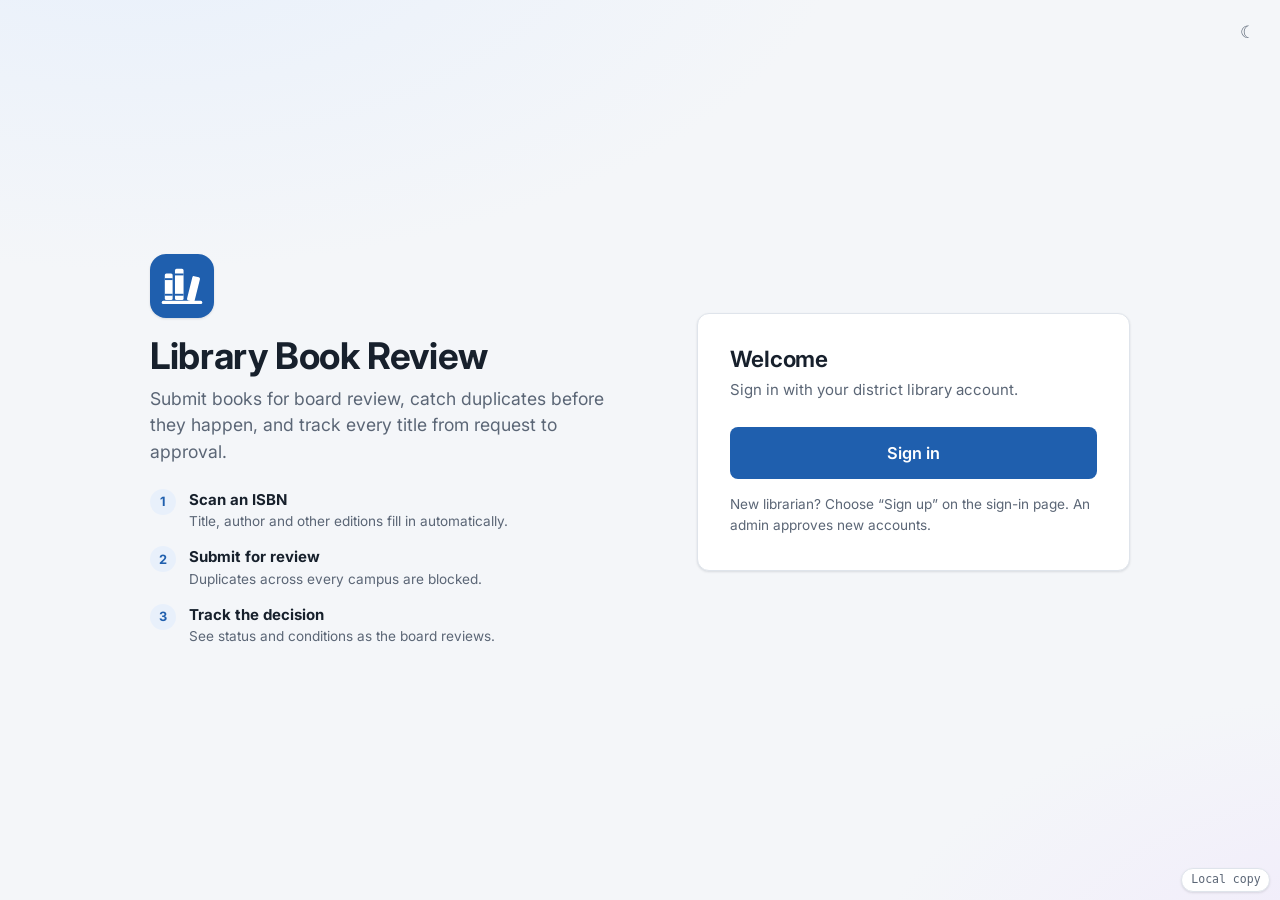
==== commit d2c7593c: "Add live version badge and app branding This commit adds a deploy/version badge to every page so sta" ====
--- a/index.html
+++ b/index.html
@@ -5,7 +5,7 @@
   <meta name="viewport" content="width=device-width, initial-scale=1">
   <title>Library Book Review</title>
   <meta name="description" content="Submit library books for board review and track approval status.">
-  <link rel="icon" href="data:image/svg+xml,<svg xmlns='http://www.w3.org/2000/svg' viewBox='0 0 100 100'><text y='.9em' font-size='90'>📚</text></svg>">
+  <link rel="icon" href="data:image/svg+xml,%3Csvg xmlns='http://www.w3.org/2000/svg' viewBox='0 0 32 32'%3E%3Crect width='32' height='32' rx='7' fill='%231f5fae'/%3E%3Cg fill='%23fff'%3E%3Crect x='5' y='8' width='5' height='17' rx='1'/%3E%3Crect x='11.5' y='5' width='5.5' height='20' rx='1'/%3E%3Crect x='19' y='9' width='5' height='16' rx='1' transform='rotate(14 19 25)'/%3E%3Crect x='3' y='25.5' width='26' height='2' rx='1'/%3E%3C/g%3E%3C/svg%3E">
   <meta name="theme-color" content="#1f5fae">
   <link rel="preconnect" href="https://fonts.googleapis.com">
   <link rel="preconnect" href="https://fonts.gstatic.com" crossorigin>
--- a/css/app.css
+++ b/css/app.css
@@ -74,7 +74,8 @@
 /* ─── Top bar ────────────────────────────────────────────────────── */
 .topbar { display: flex; align-items: center; gap: 1rem; padding: .6rem 1.25rem; background: color-mix(in srgb, var(--surface) 88%, transparent); backdrop-filter: saturate(1.4) blur(10px); -webkit-backdrop-filter: saturate(1.4) blur(10px); border-bottom: 1px solid var(--border); position: sticky; top: 0; z-index: 10; flex-wrap: wrap; }
 .brand { display: inline-flex; align-items: center; gap: .55rem; font-weight: 700; font-size: 1.02rem; color: var(--text); text-decoration: none; }
-.brand-mark { width: 32px; height: 32px; border-radius: 9px; display: grid; place-items: center; background: var(--primary-soft); font-size: 1.05rem; }
+.brand-mark { width: 32px; height: 32px; padding: 3px; border-radius: 8px; display: grid; place-items: center; background: var(--primary); color: var(--on-primary); flex: none; }
+.brand-mark .logo-band, .signin-hero .logo .logo-band { fill: var(--primary); }
 .role-switch { display: flex; gap: 2px; padding: 3px; background: var(--bg-2); border: 1px solid var(--border); border-radius: 999px; }
 .role-switch a { padding: .3rem .85rem; border-radius: 999px; text-decoration: none; color: var(--muted); font-weight: 600; font-size: .9rem; }
 .role-switch a:hover { color: var(--text); }
@@ -229,7 +230,7 @@
 .bp-title { font-weight: 700; font-size: 1.08rem; line-height: 1.3; }
 .bp-meta { display: flex; flex-wrap: wrap; gap: .3rem .9rem; margin-top: .35rem; color: var(--muted); font-size: .85rem; }
 .modal-book { display: flex; gap: 1rem; align-items: center; }
-.modal-book > div { display: flex; flex-direction: column; gap: .3rem; align-items: flex-start; }
+.modal-book > div:not(.cover) { display: flex; flex-direction: column; gap: .3rem; align-items: flex-start; }
 
 /* Search results */
 .search-card { padding: 1rem; }
@@ -269,6 +270,9 @@
 .row-warn td { background: color-mix(in srgb, var(--warn-bg) 60%, transparent); }
 .row-ok td { background: color-mix(in srgb, var(--ok-bg) 60%, transparent); }
 .row-actions { text-align: right; }
+/* Keep the Open / ⋯ buttons reachable when a wide table scrolls sideways. */
+.table td.row-actions { position: sticky; right: 0; background: var(--surface); box-shadow: -8px 0 8px -8px rgba(0, 0, 0, .18); }
+.table tbody tr:hover td.row-actions { background: color-mix(in srgb, var(--primary-soft) 45%, var(--surface)); }
 .status-select { padding: .3rem 1.8rem .3rem .5rem; font-size: .85rem; min-width: 11rem; }
 .pager { display: flex; gap: .75rem; align-items: center; justify-content: center; margin-top: 1rem; }
 .summary { font-weight: 600; margin-bottom: .4rem; display: flex; flex-wrap: wrap; gap: .4rem; }
@@ -276,6 +280,29 @@
 .bulk-bar select { width: auto; color: var(--text); }
 .dl { display: grid; grid-template-columns: max-content 1fr; gap: .3rem 1rem; margin: 0; }
 .dl dt { color: var(--muted); } .dl dd { margin: 0; }
+
+/* ─── Row menu ───────────────────────────────────────────────────── */
+.row-actions-inner { display: inline-flex; gap: .35rem; align-items: center; justify-content: flex-end; }
+.menu-btn { width: 32px; height: 30px; display: inline-grid; place-items: center; border-radius: var(--radius-sm); border: 1px solid transparent; background: transparent; color: var(--muted); font-size: 1.15rem; line-height: 1; cursor: pointer; }
+.menu-btn:hover, .menu-btn[aria-expanded="true"] { background: var(--bg-2); border-color: var(--border); color: var(--text); }
+.menu { position: fixed; z-index: 40; min-width: 250px; padding: .3rem; background: var(--surface); border: 1px solid var(--border); border-radius: var(--radius); box-shadow: var(--shadow-lg); animation: pop .12s ease-out; }
+.menu-item { display: flex; gap: .65rem; align-items: flex-start; width: 100%; padding: .5rem .6rem; border: 0; border-radius: var(--radius-sm); background: none; color: var(--text); font: inherit; text-align: left; cursor: pointer; }
+.menu-item:hover, .menu-item:focus-visible { background: var(--primary-soft); outline: none; }
+.mi-icon { width: 1.4rem; flex: none; text-align: center; color: var(--primary); font-weight: 700; font-size: .85rem; line-height: 1.5; }
+.mi-text { display: flex; flex-direction: column; }
+.mi-label { font-weight: 600; font-size: .9rem; }
+.mi-hint { color: var(--muted); font-size: .78rem; }
+.result-card { position: relative; }
+.rc-menu { position: absolute; top: .5rem; right: .5rem; }
+.result-card .rc-body { padding-right: 1.5rem; }
+.sr-only { position: absolute; width: 1px; height: 1px; padding: 0; margin: -1px; overflow: hidden; clip: rect(0 0 0 0); white-space: nowrap; border: 0; }
+
+/* Refresh comparison */
+.table.cmp th[scope=row] { text-transform: none; letter-spacing: 0; font-size: .85rem; color: var(--text); position: static; background: none; border-bottom: 1px solid var(--border); }
+.table.cmp td:first-child { width: 2rem; }
+.cmp-old { color: var(--muted); text-decoration: line-through; text-decoration-color: color-mix(in srgb, var(--err) 60%, transparent); }
+.cmp-new { font-weight: 600; background: color-mix(in srgb, var(--ok-bg) 70%, transparent); }
+.modal-body h3 { font-size: .95rem; margin: .4rem 0 0; }
 
 /* ─── Stat cards & status bar ────────────────────────────────────── */
 .stat-cards { display: flex; flex-wrap: wrap; gap: .6rem; margin-bottom: 1rem; }
@@ -317,19 +344,24 @@
 @media (prefers-reduced-motion: reduce) { .modal, .modal-backdrop { animation: none; } }
 
 /* ─── Toasts ─────────────────────────────────────────────────────── */
-.toasts { position: fixed; right: 1rem; bottom: 1rem; display: flex; flex-direction: column; gap: .5rem; z-index: 30; max-width: min(420px, calc(100vw - 2rem)); }
+.toasts { position: fixed; right: 1rem; bottom: 2.6rem; display: flex; flex-direction: column; gap: .5rem; z-index: 30; max-width: min(420px, calc(100vw - 2rem)); }
 .toast { padding: .75rem 1rem; border-radius: 10px; background: var(--text); color: var(--surface); box-shadow: var(--shadow-lg); font-weight: 500; animation: pop .2s ease-out; }
 .toast-success { background: var(--ok); color: #fff; }
 .toast-error { background: var(--err); color: #fff; }
 :root[data-theme="dark"] .toast-success, :root[data-theme="dark"] .toast-error { color: #0b1220; }
 @media (prefers-color-scheme: dark) { :root:not([data-theme="light"]) .toast-success, :root:not([data-theme="light"]) .toast-error { color: #0b1220; } }
 
+/* ─── Version badge ─────────────────────────────────────────────── */
+.version-badge { position: fixed; right: .6rem; bottom: .5rem; z-index: 15; padding: .15rem .55rem; border-radius: 999px; font: 500 .72rem/1.5 var(--mono); color: var(--muted); background: var(--surface); border: 1px solid var(--border); text-decoration: none; box-shadow: var(--shadow); }
+a.version-badge:hover { color: var(--primary); border-color: var(--primary); }
+@media print { .version-badge { display: none; } }
+
 /* ─── Sign-in ────────────────────────────────────────────────────── */
 .signin { position: relative; min-height: 100vh; display: flex; align-items: center; justify-content: center; padding: 2rem 1rem;
   background: radial-gradient(1200px 600px at 10% -10%, var(--primary-soft), transparent 60%), radial-gradient(900px 500px at 110% 110%, var(--violet-bg), transparent 60%), var(--bg); }
 .signin-theme { position: absolute; top: 1rem; right: 1rem; }
 .signin-wrap { display: grid; grid-template-columns: 1.15fr 1fr; gap: 3rem; align-items: center; max-width: 980px; width: 100%; }
-.signin-hero .logo { font-size: 2.6rem; width: 64px; height: 64px; display: grid; place-items: center; border-radius: 18px; background: var(--surface); box-shadow: var(--shadow); margin-bottom: 1rem; }
+.signin-hero .logo { width: 64px; height: 64px; padding: 7px; display: grid; place-items: center; border-radius: 16px; background: var(--primary); color: var(--on-primary); box-shadow: var(--shadow); margin-bottom: 1rem; }
 .signin-hero h1 { font-size: 2.3rem; margin-bottom: .5rem; }
 .lede { font-size: 1.1rem; color: var(--muted); max-width: 44ch; }
 .steps { list-style: none; padding: 0; margin: 1.5rem 0 0; display: flex; flex-direction: column; gap: .9rem; }
@@ -371,6 +403,7 @@
   .progress { flex-wrap: wrap; }
   .progress-label { min-width: 0; }
   .toasts { left: 1rem; right: 1rem; max-width: none; }
+  .vb-when { display: none; }
 
   /* Tables become stacked cards */
   .table-wrap:has(.table-stack) { border: 0; overflow: visible; }
@@ -387,7 +420,7 @@
   .table-stack td.cell-check { position: absolute; top: .65rem; right: .8rem; width: auto; padding: 0; }
   .table-stack td.cell-check::before { display: none; }
   .table-stack td.cell-check + td.title-cell { padding-right: 2rem; }
-  .table-stack td.row-actions { justify-content: flex-end; }
+  .table-stack td.row-actions { justify-content: flex-end; position: static; box-shadow: none; background: none; }
   .table-stack td.row-actions::before { display: none; }
   .table-stack .status-select { min-width: 0; width: auto; }
   .table-stack .mono { white-space: normal; }
